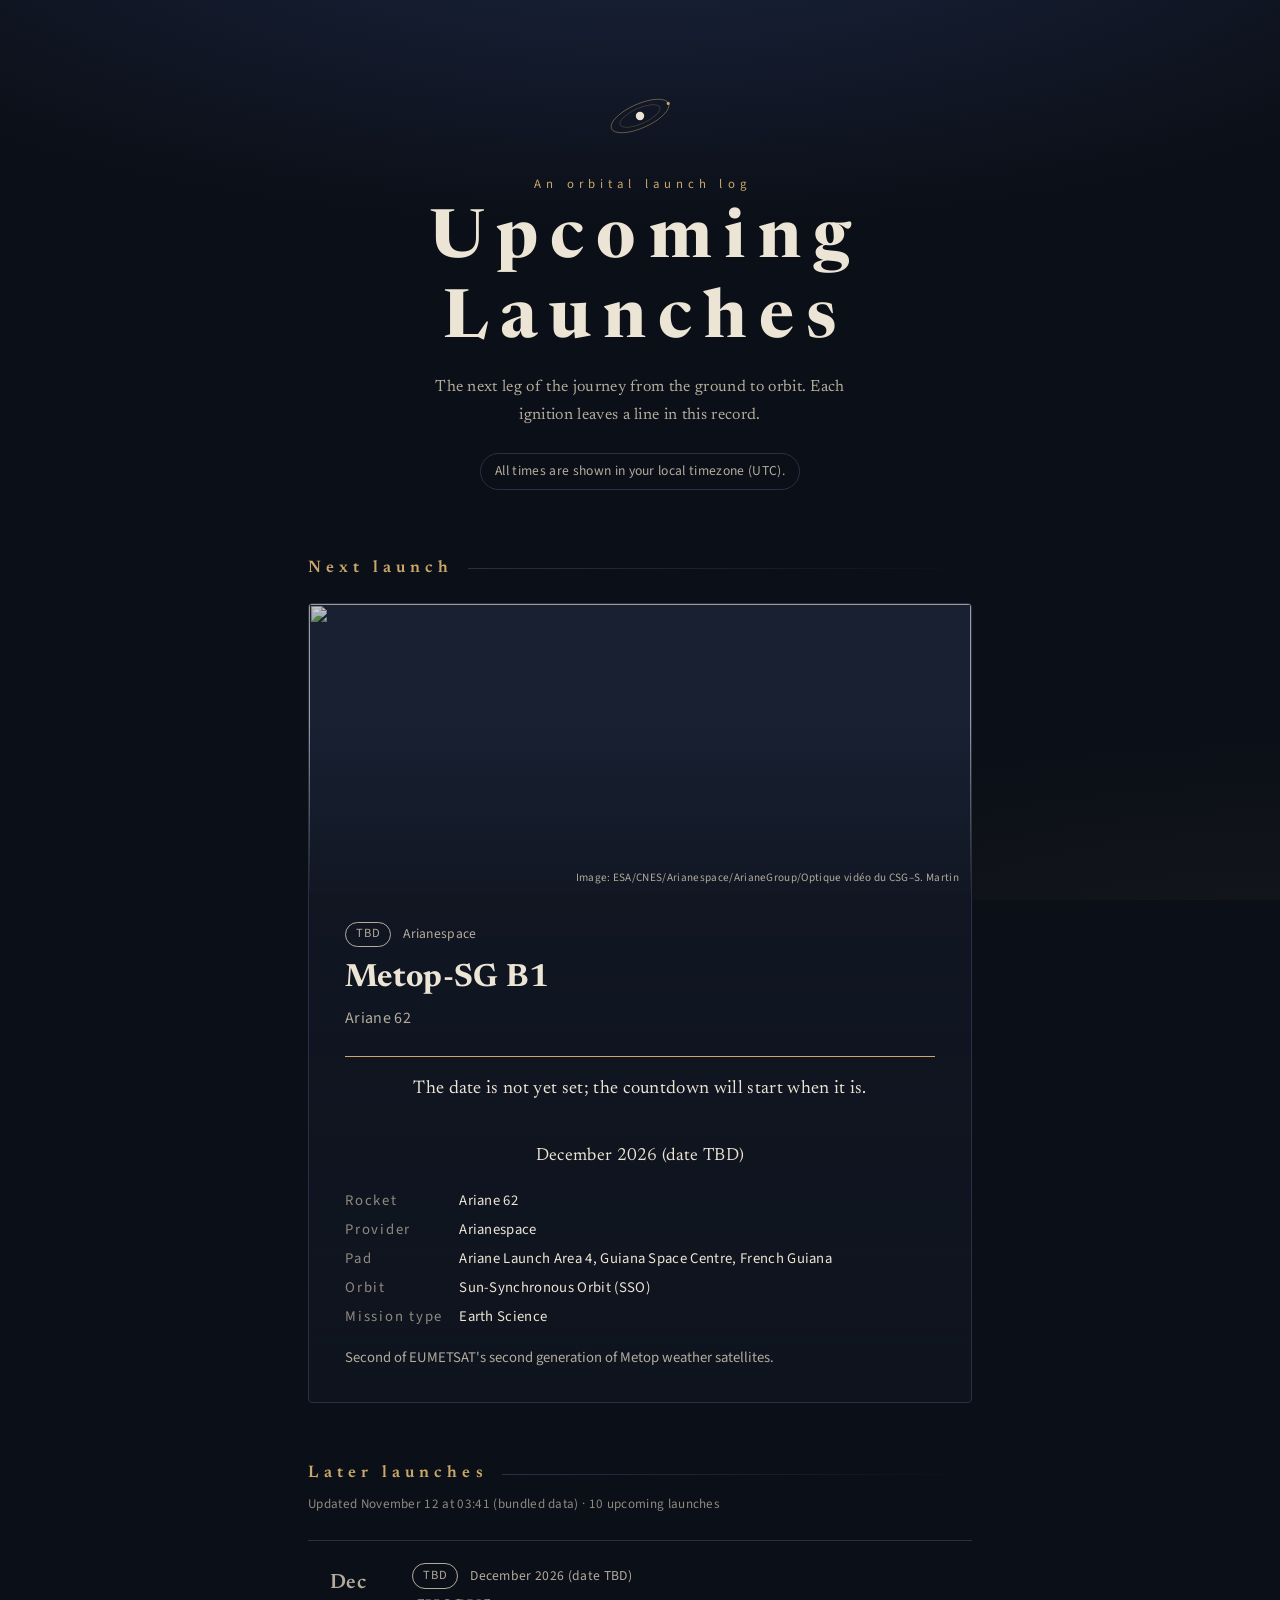
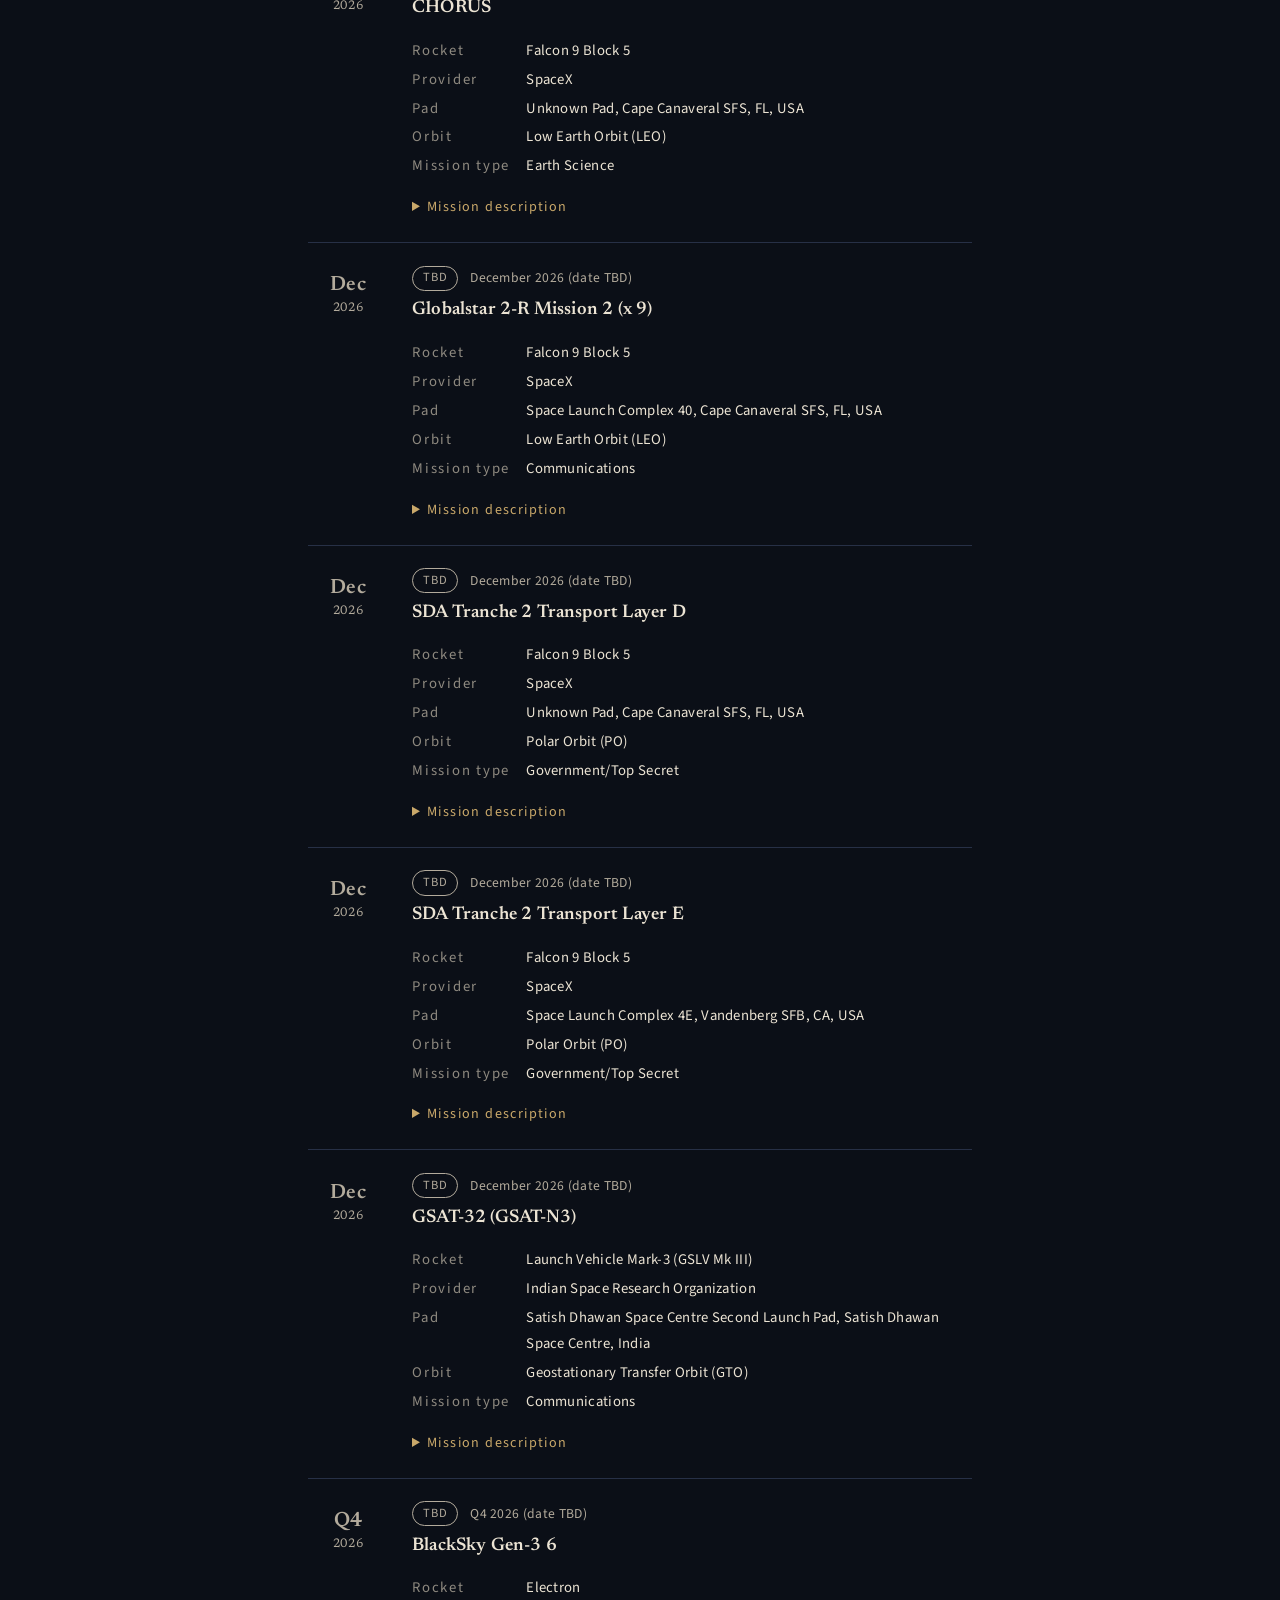
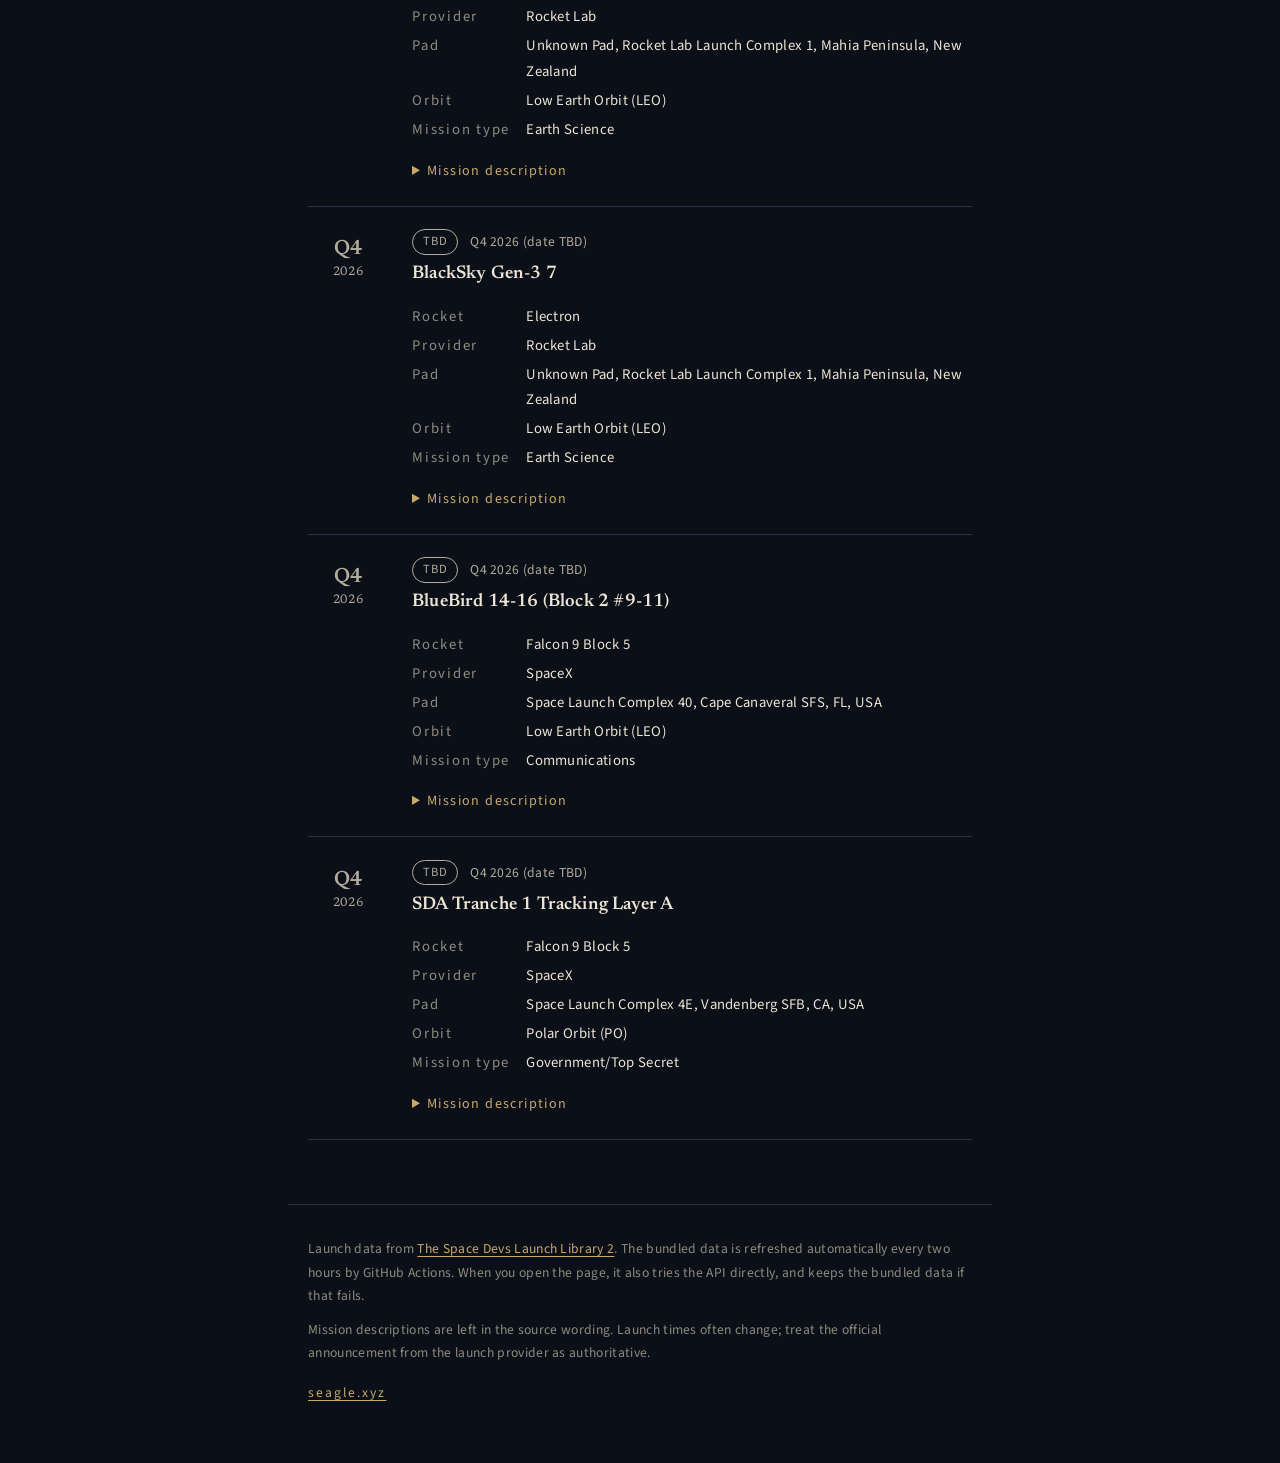
==== index.html @ 799f1f6c "Publish the launch tracker static site at the repository root. Co-authored-by: py314159265 <py314159" ====
<!doctype html>
<html lang="en">
<head>
  <meta charset="utf-8">
  <meta name="viewport" content="width=device-width, initial-scale=1">
  <title>Upcoming Launches — An orbital launch log</title>
  <meta name="description" content="Upcoming orbital launches: missions, rockets, pads, and countdowns, shown in your local timezone. Data from The Space Devs Launch Library 2.">
  <meta name="theme-color" content="#0b0f17">
  <meta name="color-scheme" content="dark">
  <link rel="icon" href="data:image/svg+xml,%3Csvg xmlns='http://www.w3.org/2000/svg' viewBox='0 0 32 32'%3E%3Cellipse cx='16' cy='16' rx='13' ry='6' fill='none' stroke='%23c9a86a' stroke-width='1.6' transform='rotate(-24 16 16)'/%3E%3Ccircle cx='16' cy='16' r='3.4' fill='%23ece4d4'/%3E%3C/svg%3E">
  <link rel="preconnect" href="https://fonts.googleapis.com">
  <link rel="preconnect" href="https://fonts.gstatic.com" crossorigin>
  <link href="https://fonts.googleapis.com/css2?family=Newsreader:opsz,wght@6..72,400;6..72,600;6..72,700&family=Source+Sans+3:wght@300;400;500&display=swap" rel="stylesheet">
  <link rel="stylesheet" href="styles.css">
</head>
<body>
  <a class="skip" href="#log">Skip to launch list</a>

  <header class="masthead">
    <svg class="sigil" viewBox="0 0 120 120" aria-hidden="true" focusable="false">
      <ellipse cx="60" cy="60" rx="52" ry="20" transform="rotate(-24 60 60)" />
      <ellipse cx="60" cy="60" rx="36" ry="13" transform="rotate(-24 60 60)" />
      <circle class="sigil-body" cx="60" cy="60" r="7" />
      <circle class="sigil-moon" cx="107" cy="39" r="2.6" />
    </svg>
    <p class="kicker">An orbital launch log</p>
    <h1>Upcoming Launches</h1>
    <p class="lede">The next leg of the journey from the ground to orbit. Each ignition leaves a line in this record.</p>
    <p class="tz-note" id="tz-note">All times are shown in your local timezone.</p>
  </header>

  <main>
    <section class="featured" id="featured" aria-labelledby="featured-heading">
      <h2 id="featured-heading" class="section-title">Next launch</h2>
      <div class="featured-body" id="featured-body">
        <p class="placeholder">Loading launch data…</p>
      </div>
    </section>

    <section class="log" id="log" aria-labelledby="log-heading" tabindex="-1">
      <div class="log-head">
        <h2 id="log-heading" class="section-title">Later launches</h2>
        <p class="log-meta" id="log-meta" aria-live="polite"></p>
      </div>
      <ol class="entries" id="entries"></ol>
    </section>
  </main>

  <footer class="colophon">
    <p>
      Launch data from <a href="https://thespacedevs.com/llapi">The Space Devs Launch Library 2</a>.
      The bundled data is refreshed automatically every two hours by GitHub Actions. When you open the page, it also tries the API directly, and keeps the bundled data if that fails.
    </p>
    <p>Mission descriptions are left in the source wording. Launch times often change; treat the official announcement from the launch provider as authoritative.</p>
    <p class="small"><a href="https://seagle.xyz">seagle.xyz</a></p>
  </footer>

  <template id="tpl-entry">
    <li class="entry">
      <div class="entry-date">
        <span class="entry-day"></span>
        <span class="entry-month"></span>
      </div>
      <article class="entry-main">
        <p class="entry-status"><span class="badge"></span><span class="entry-when"></span></p>
        <h3 class="entry-name"></h3>
        <dl class="facts"></dl>
        <details class="entry-desc" hidden>
          <summary>Mission description</summary>
          <p lang="en"></p>
        </details>
        <p class="entry-links"></p>
      </article>
    </li>
  </template>

  <script src="app.js" defer></script>
</body>
</html>
---- styles.css ----
/* Upcoming Launches — ink-dark sky, parchment type, a thin gold line. */

:root {
  --ink: #0b0f17;
  --ink-2: #111723;
  --ink-3: #182032;
  --line: #273046;
  --paper: #ece4d4;
  --paper-dim: #b3ab9c;
  --muted: #8f8a80;
  --gold: #c9a86a;
  --gold-soft: rgba(201, 168, 106, 0.16);
  --sage: #a8cfa9;
  --rust: #e3a283;
  --sky: #9cc0e0;

  --serif: "Newsreader", "Iowan Old Style", "Palatino Linotype", Palatino, serif;
  --sans: "Source Sans 3", "Source Sans Pro", "Helvetica Neue", Helvetica, Arial, sans-serif;

  --measure: 44rem;
  --radius: 4px;
}

*,
*::before,
*::after { box-sizing: border-box; }

html { -webkit-text-size-adjust: 100%; }

body {
  margin: 0;
  min-height: 100vh;
  background:
    radial-gradient(120% 60% at 50% -12%, #1b2540 0%, rgba(27, 37, 64, 0) 62%),
    radial-gradient(80% 40% at 100% 110%, rgba(201, 168, 106, 0.06), transparent 70%),
    var(--ink);
  background-attachment: fixed;
  color: var(--paper);
  font-family: var(--sans);
  font-weight: 400;
  font-size: 1rem;
  line-height: 1.75;
  letter-spacing: 0.02em;
}

a {
  color: var(--gold);
  text-decoration-thickness: 1px;
  text-underline-offset: 0.2em;
}
a:hover { color: var(--paper); }

:focus-visible {
  outline: 2px solid var(--gold);
  outline-offset: 3px;
  border-radius: 2px;
}

.skip {
  position: absolute;
  left: 1rem;
  top: -3rem;
  padding: 0.5rem 0.9rem;
  background: var(--paper);
  color: var(--ink);
  z-index: 10;
}
.skip:focus { top: 1rem; }

/* ---------- Masthead ---------- */

.masthead {
  max-width: var(--measure);
  margin: 0 auto;
  padding: 3.5rem 1.25rem 1.5rem;
  text-align: center;
}

.sigil {
  width: 4.5rem;
  height: 4.5rem;
  margin-bottom: 0.75rem;
  overflow: visible;
}
.sigil ellipse {
  fill: none;
  stroke: var(--gold);
  stroke-width: 1;
  opacity: 0.7;
}
.sigil ellipse + ellipse { opacity: 0.35; }
.sigil-body { fill: var(--paper); }
.sigil-moon {
  fill: var(--gold);
  transform-origin: 60px 60px;
  animation: drift 40s linear infinite;
}
@keyframes drift {
  to { transform: rotate(360deg); }
}

.kicker {
  margin: 0;
  color: var(--gold);
  font-size: 0.8rem;
  letter-spacing: 0.4em;
  padding-left: 0.4em; /* offset letter-spacing so the title stays visually centered */
}

h1 {
  margin: 0.4rem 0 0.6rem;
  font-family: var(--serif);
  font-weight: 700;
  font-size: clamp(2.6rem, 9vw, 4.2rem);
  letter-spacing: 0.18em;
  padding-left: 0.18em;
  line-height: 1.2;
}

.lede {
  margin: 0 auto;
  max-width: 28em;
  color: var(--paper-dim);
  font-family: var(--serif);
}

.tz-note {
  display: inline-block;
  margin: 1.5rem 0 0;
  padding: 0.35rem 0.9rem;
  border: 1px solid var(--line);
  border-radius: 999px;
  color: var(--paper-dim);
  font-size: 0.85rem;
}

/* ---------- Shared ---------- */

main {
  max-width: var(--measure);
  margin: 0 auto;
  padding: 0 1.25rem;
}

.section-title {
  display: flex;
  align-items: center;
  gap: 0.9rem;
  margin: 0 0 1.25rem;
  font-family: var(--serif);
  font-weight: 600;
  font-size: 1.05rem;
  letter-spacing: 0.3em;
  color: var(--gold);
}
.section-title::after {
  content: "";
  flex: 1;
  height: 1px;
  background: linear-gradient(to right, var(--line), transparent);
}

.badge {
  display: inline-block;
  padding: 0.05rem 0.6rem;
  border: 1px solid currentColor;
  border-radius: 999px;
  font-size: 0.78rem;
  letter-spacing: 0.08em;
  white-space: nowrap;
  color: var(--paper-dim);
}
.badge[data-tone="go"] { color: var(--sage); }
.badge[data-tone="flight"] { color: var(--gold); background: var(--gold-soft); }
.badge[data-tone="hold"] { color: var(--rust); }
.badge[data-tone="tbc"] { color: var(--sky); }

.placeholder,
.empty {
  color: var(--paper-dim);
  font-family: var(--serif);
  text-align: center;
  padding: 2rem 0;
}

/* ---------- Next launch ---------- */

.featured {
  margin: 2.5rem 0 3.5rem;
}

.featured-card {
  position: relative;
  border: 1px solid var(--line);
  border-radius: var(--radius);
  background: linear-gradient(180deg, var(--ink-2), rgba(17, 23, 35, 0.6));
  overflow: hidden;
}

.featured-figure {
  margin: 0;
  position: relative;
  aspect-ratio: 16 / 7;
  background: var(--ink-3);
}
.featured-figure img {
  width: 100%;
  height: 100%;
  object-fit: cover;
  display: block;
  filter: saturate(0.75) brightness(0.8);
}
.featured-figure::after {
  content: "";
  position: absolute;
  inset: 0;
  background: linear-gradient(180deg, transparent 40%, var(--ink-2) 100%);
}
.featured-figure figcaption {
  position: absolute;
  right: 0.75rem;
  bottom: 0.4rem;
  z-index: 1;
  font-size: 0.7rem;
  color: var(--paper-dim);
}

.featured-text {
  padding: 1.25rem 1.25rem 1.5rem;
}

.featured-name {
  margin: 0.6rem 0 0.25rem;
  font-family: var(--serif);
  font-weight: 700;
  font-size: clamp(1.45rem, 5vw, 2rem);
  line-height: 1.35;
  letter-spacing: 0.01em;
}
.featured-sub {
  margin: 0;
  color: var(--paper-dim);
}

.countdown {
  margin: 1.5rem 0 0.5rem;
  display: grid;
  grid-template-columns: repeat(4, 1fr);
  gap: 0.5rem;
  text-align: center;
}
.countdown-unit {
  padding: 0.75rem 0.25rem 0.5rem;
  border-top: 1px solid var(--gold);
  background: rgba(11, 15, 23, 0.55);
}
.countdown-num {
  display: block;
  font-family: var(--serif);
  font-weight: 600;
  font-size: clamp(1.9rem, 9vw, 3rem);
  line-height: 1.1;
  font-variant-numeric: tabular-nums lining-nums;
}
.countdown-label {
  display: block;
  margin-top: 0.25rem;
  font-size: 0.78rem;
  color: var(--paper-dim);
  letter-spacing: 0.2em;
  padding-left: 0.2em;
}
.countdown-note {
  margin: 0.5rem 0 0;
  text-align: center;
  font-size: 0.85rem;
  color: var(--paper-dim);
}
.countdown-message {
  margin: 1.5rem 0 0.5rem;
  padding: 1rem;
  border-top: 1px solid var(--gold);
  text-align: center;
  font-family: var(--serif);
  font-size: 1.15rem;
}

.featured-when {
  margin: 1.25rem 0 0;
  font-family: var(--serif);
  font-size: 1.1rem;
  text-align: center;
}

/* ---------- Fact list ---------- */

.facts {
  display: grid;
  grid-template-columns: max-content 1fr;
  gap: 0.2rem 1rem;
  margin: 1rem 0 0;
  font-size: 0.92rem;
}
.facts dt {
  color: var(--muted);
  letter-spacing: 0.12em;
}
.facts dd {
  margin: 0;
  overflow-wrap: anywhere;
}

/* ---------- Description and links ---------- */

.entry-desc,
.featured-desc {
  margin-top: 1rem;
}
summary {
  cursor: pointer;
  color: var(--gold);
  font-size: 0.88rem;
  letter-spacing: 0.1em;
  width: fit-content;
}
details p,
.featured-desc p {
  margin: 0.5rem 0 0;
  color: var(--paper-dim);
  font-size: 0.92rem;
  line-height: 1.7;
  letter-spacing: 0;
  white-space: pre-line;
}

.entry-links,
.featured-links {
  display: flex;
  flex-wrap: wrap;
  gap: 0.4rem 1rem;
  margin: 1rem 0 0;
  font-size: 0.9rem;
}
.entry-links:empty { display: none; }
.watch::before {
  content: "▸ ";
  font-size: 0.8em;
}
.watch[data-live="true"]::after {
  content: "Live";
  margin-left: 0.4rem;
  padding: 0 0.4rem;
  border-radius: 2px;
  background: var(--rust);
  color: var(--ink);
  font-size: 0.75rem;
}

/* ---------- Later launches ---------- */

.log { margin-bottom: 4rem; }
.log:focus { outline: none; }

.log-head .section-title { margin-bottom: 0.25rem; }
.log-meta {
  margin: 0 0 1.5rem;
  font-size: 0.82rem;
  color: var(--muted);
}

.entries {
  list-style: none;
  margin: 0;
  padding: 0;
}

.entry {
  display: grid;
  grid-template-columns: 3.6rem 1fr;
  gap: 1rem;
  padding: 1.4rem 0;
  border-top: 1px solid var(--line);
}
.entry:last-child { border-bottom: 1px solid var(--line); }

.entry-date {
  text-align: center;
  font-family: var(--serif);
  line-height: 1.15;
  padding-top: 0.2rem;
}
.entry-day {
  display: block;
  font-size: 1.9rem;
  font-weight: 600;
  font-variant-numeric: lining-nums;
}
.entry-month {
  display: block;
  margin-top: 0.2rem;
  font-size: 0.78rem;
  color: var(--paper-dim);
  letter-spacing: 0.05em;
}
.entry-date[data-vague="true"] .entry-day {
  color: var(--paper-dim);
  font-size: 1.3rem;
  padding-top: 0.35rem;
}

.entry-main { min-width: 0; }

.entry-status {
  display: flex;
  flex-wrap: wrap;
  align-items: center;
  gap: 0.35rem 0.75rem;
  margin: 0;
  font-size: 0.85rem;
  color: var(--paper-dim);
}

.entry-name {
  margin: 0.4rem 0 0;
  font-family: var(--serif);
  font-weight: 600;
  font-size: 1.15rem;
  line-height: 1.45;
  letter-spacing: 0.01em;
}

/* ---------- Footer ---------- */

.colophon {
  max-width: var(--measure);
  margin: 0 auto;
  padding: 2rem 1.25rem 3rem;
  border-top: 1px solid var(--line);
  color: var(--muted);
  font-size: 0.85rem;
}
.colophon p { margin: 0 0 0.6rem; }
.colophon .small { margin-top: 1rem; letter-spacing: 0.15em; }

/* ---------- Wider screens ---------- */

@media (min-width: 40rem) {
  .masthead { padding-top: 5rem; }
  .featured-text { padding: 1.75rem 2.25rem 2rem; }
  .entry { grid-template-columns: 5rem 1fr; gap: 1.5rem; }
  .entry-day { font-size: 2.3rem; }
}

/* ---------- Reduced motion ---------- */

@media (prefers-reduced-motion: reduce) {
  .sigil-moon { animation: none; }
  html { scroll-behavior: auto; }
}

@media (forced-colors: active) {
  .badge, .countdown-unit { border: 1px solid CanvasText; }
}
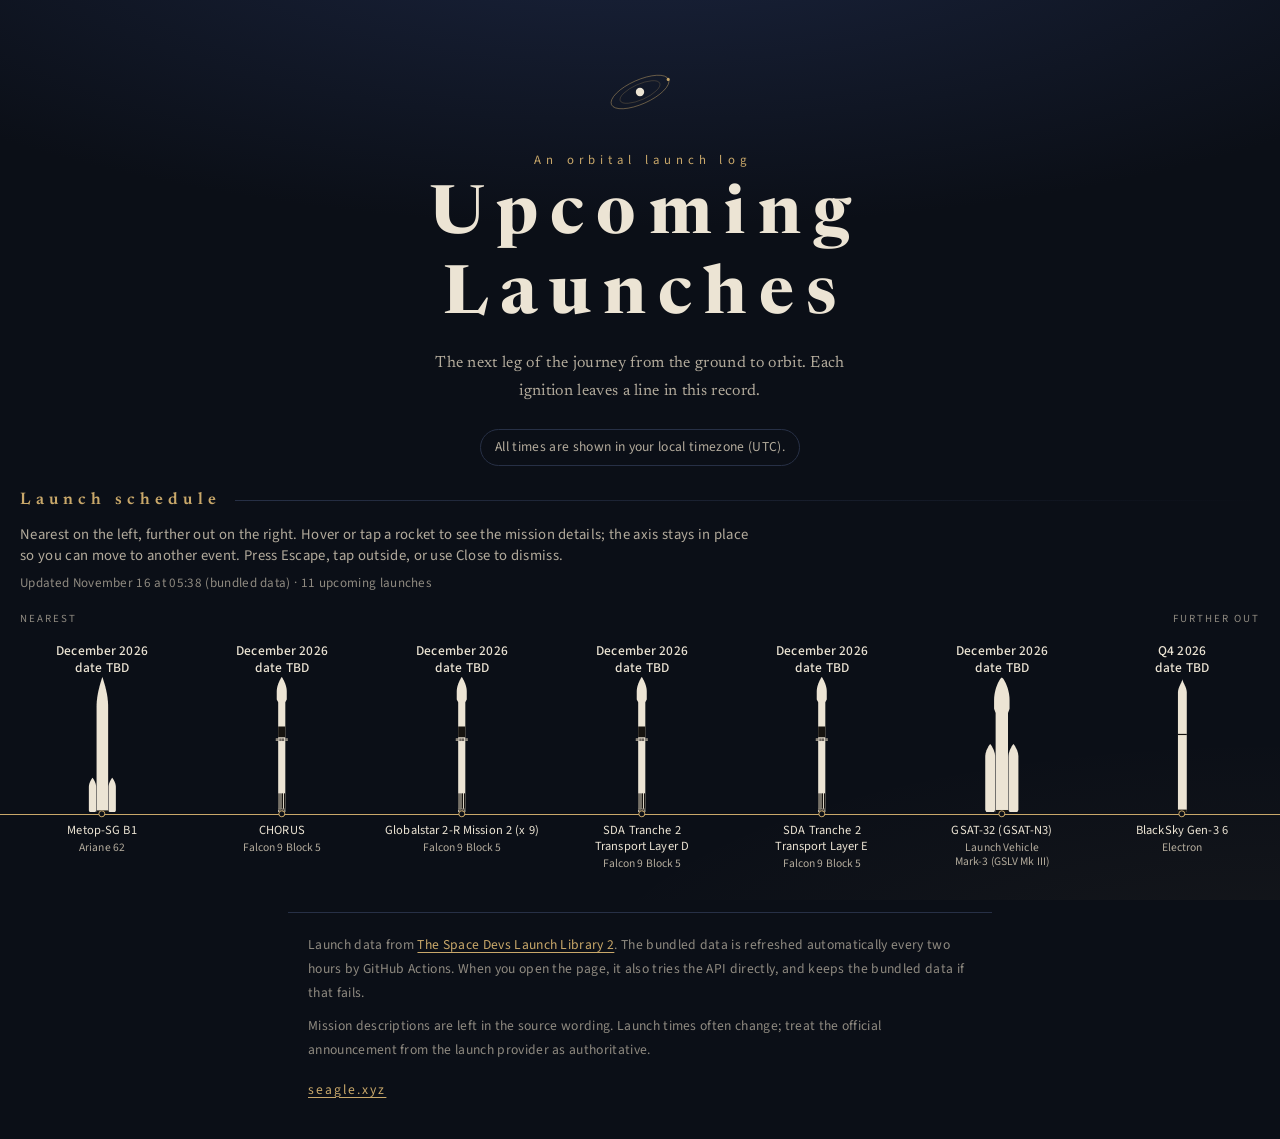
==== commit 29783ef1: "Show upcoming launches on a horizontal timeline Replace the featured card and vertical list with an " ====
--- a/index.html
+++ b/index.html
@@ -4,7 +4,7 @@
   <meta charset="utf-8">
   <meta name="viewport" content="width=device-width, initial-scale=1">
   <title>Upcoming Launches — An orbital launch log</title>
-  <meta name="description" content="Upcoming orbital launches: missions, rockets, pads, and countdowns, shown in your local timezone. Data from The Space Devs Launch Library 2.">
+  <meta name="description" content="Upcoming orbital launches on a horizontal timeline: missions, rockets, pads, and countdowns, shown in your local timezone. Data from The Space Devs Launch Library 2.">
   <meta name="theme-color" content="#0b0f17">
   <meta name="color-scheme" content="dark">
   <link rel="icon" href="data:image/svg+xml,%3Csvg xmlns='http://www.w3.org/2000/svg' viewBox='0 0 32 32'%3E%3Cellipse cx='16' cy='16' rx='13' ry='6' fill='none' stroke='%23c9a86a' stroke-width='1.6' transform='rotate(-24 16 16)'/%3E%3Ccircle cx='16' cy='16' r='3.4' fill='%23ece4d4'/%3E%3C/svg%3E">
@@ -14,7 +14,7 @@
   <link rel="stylesheet" href="styles.css">
 </head>
 <body>
-  <a class="skip" href="#log">Skip to launch list</a>
+  <a class="skip" href="#schedule">Skip to launch schedule</a>
 
   <header class="masthead">
     <svg class="sigil" viewBox="0 0 120 120" aria-hidden="true" focusable="false">
@@ -30,21 +30,30 @@
   </header>
 
   <main>
-    <section class="featured" id="featured" aria-labelledby="featured-heading">
-      <h2 id="featured-heading" class="section-title">Next launch</h2>
-      <div class="featured-body" id="featured-body">
-        <p class="placeholder">Loading launch data…</p>
+    <section class="schedule" id="schedule" aria-labelledby="schedule-heading" tabindex="-1">
+      <div class="schedule-lead">
+        <h2 id="schedule-heading" class="section-title">Launch schedule</h2>
+        <p class="hint">Nearest on the left, further out on the right. Hover or tap a rocket to see the mission details; the axis stays in place so you can move to another event. Press Escape, tap outside, or use Close to dismiss.</p>
+        <p class="log-meta" id="log-meta" aria-live="polite"></p>
+      </div>
+
+      <div class="timeline-dock" id="timeline-dock">
+        <p class="axis-caption"><span>Nearest</span><span>Further out</span></p>
+        <p class="visually-hidden" id="timeline-help">Launches run from soonest to latest. Use Left and Right arrow keys to move between rockets. Focusing a rocket, or pressing Enter, opens its mission details. Escape closes them.</p>
+        <div class="timeline" id="timeline">
+          <div class="timeline-track" id="timeline-track" role="list" aria-describedby="timeline-help" aria-label="Upcoming launches, nearest first">
+            <p class="placeholder">Loading launch data…</p>
+          </div>
+        </div>
       </div>
     </section>
+  </main>
 
-    <section class="log" id="log" aria-labelledby="log-heading" tabindex="-1">
-      <div class="log-head">
-        <h2 id="log-heading" class="section-title">Later launches</h2>
-        <p class="log-meta" id="log-meta" aria-live="polite"></p>
-      </div>
-      <ol class="entries" id="entries"></ol>
-    </section>
-  </main>
+  <div class="overlay" id="overlay" hidden>
+    <div class="overlay-backdrop" data-close="true" aria-hidden="true"></div>
+    <div class="overlay-panel" id="overlay-panel" role="region" aria-label="Mission details"></div>
+  </div>
+  <p class="visually-hidden" id="overlay-live" aria-live="polite"></p>
 
   <footer class="colophon">
     <p>
@@ -55,25 +64,6 @@
     <p class="small"><a href="https://seagle.xyz">seagle.xyz</a></p>
   </footer>
 
-  <template id="tpl-entry">
-    <li class="entry">
-      <div class="entry-date">
-        <span class="entry-day"></span>
-        <span class="entry-month"></span>
-      </div>
-      <article class="entry-main">
-        <p class="entry-status"><span class="badge"></span><span class="entry-when"></span></p>
-        <h3 class="entry-name"></h3>
-        <dl class="facts"></dl>
-        <details class="entry-desc" hidden>
-          <summary>Mission description</summary>
-          <p lang="en"></p>
-        </details>
-        <p class="entry-links"></p>
-      </article>
-    </li>
-  </template>
-
   <script src="app.js" defer></script>
 </body>
 </html>
--- a/styles.css
+++ b/styles.css
@@ -19,6 +19,9 @@
 
   --measure: 44rem;
   --radius: 4px;
+  --when-h: 2.7rem;
+  --rocket-h: 8.5rem;
+  --slot: 11.25rem;
 }
 
 *,
@@ -30,6 +33,8 @@
 body {
   margin: 0;
   min-height: 100vh;
+  display: flex;
+  flex-direction: column;
   background:
     radial-gradient(120% 60% at 50% -12%, #1b2540 0%, rgba(27, 37, 64, 0) 62%),
     radial-gradient(80% 40% at 100% 110%, rgba(201, 168, 106, 0.06), transparent 70%),
@@ -63,16 +68,28 @@
   padding: 0.5rem 0.9rem;
   background: var(--paper);
   color: var(--ink);
-  z-index: 10;
+  z-index: 30;
 }
 .skip:focus { top: 1rem; }
+
+.visually-hidden {
+  position: absolute;
+  width: 1px;
+  height: 1px;
+  padding: 0;
+  margin: -1px;
+  overflow: hidden;
+  clip: rect(0, 0, 0, 0);
+  white-space: nowrap;
+  border: 0;
+}
 
 /* ---------- Masthead ---------- */
 
 .masthead {
   max-width: var(--measure);
   margin: 0 auto;
-  padding: 3.5rem 1.25rem 1.5rem;
+  padding: 3.5rem 1.25rem 1.25rem;
   text-align: center;
 }
 
@@ -104,7 +121,7 @@
   color: var(--gold);
   font-size: 0.8rem;
   letter-spacing: 0.4em;
-  padding-left: 0.4em; /* offset letter-spacing so the title stays visually centered */
+  padding-left: 0.4em;
 }
 
 h1 {
@@ -134,11 +151,28 @@
   font-size: 0.85rem;
 }
 
-/* ---------- Shared ---------- */
+/* ---------- Page column ---------- */
 
 main {
-  max-width: var(--measure);
-  margin: 0 auto;
+  flex: 1 0 auto;
+  display: flex;
+  flex-direction: column;
+  width: 100%;
+  max-width: none;
+  margin: 0;
+  padding: 0;
+}
+
+.schedule {
+  flex: 1;
+  display: flex;
+  flex-direction: column;
+  justify-content: flex-end;
+  min-height: 24rem;
+  outline: none;
+}
+
+.schedule-lead {
   padding: 0 1.25rem;
 }
 
@@ -146,7 +180,7 @@
   display: flex;
   align-items: center;
   gap: 0.9rem;
-  margin: 0 0 1.25rem;
+  margin: 0 0 0.55rem;
   font-family: var(--serif);
   font-weight: 600;
   font-size: 1.05rem;
@@ -159,6 +193,22 @@
   height: 1px;
   background: linear-gradient(to right, var(--line), transparent);
 }
+
+.hint {
+  margin: 0;
+  max-width: 46rem;
+  color: var(--paper-dim);
+  font-size: 0.92rem;
+  line-height: 1.45;
+}
+
+.log-meta {
+  margin: 0.35rem 0 0.85rem;
+  font-size: 0.82rem;
+  color: var(--muted);
+}
+
+/* ---------- Shared bits reused in the overlay ---------- */
 
 .badge {
   display: inline-block;
@@ -180,77 +230,19 @@
   color: var(--paper-dim);
   font-family: var(--serif);
   text-align: center;
-  padding: 2rem 0;
-}
-
-/* ---------- Next launch ---------- */
-
-.featured {
-  margin: 2.5rem 0 3.5rem;
-}
-
-.featured-card {
-  position: relative;
-  border: 1px solid var(--line);
-  border-radius: var(--radius);
-  background: linear-gradient(180deg, var(--ink-2), rgba(17, 23, 35, 0.6));
-  overflow: hidden;
-}
-
-.featured-figure {
-  margin: 0;
-  position: relative;
-  aspect-ratio: 16 / 7;
-  background: var(--ink-3);
-}
-.featured-figure img {
+  padding: 2rem 1rem 2.5rem;
   width: 100%;
-  height: 100%;
-  object-fit: cover;
-  display: block;
-  filter: saturate(0.75) brightness(0.8);
-}
-.featured-figure::after {
-  content: "";
-  position: absolute;
-  inset: 0;
-  background: linear-gradient(180deg, transparent 40%, var(--ink-2) 100%);
-}
-.featured-figure figcaption {
-  position: absolute;
-  right: 0.75rem;
-  bottom: 0.4rem;
-  z-index: 1;
-  font-size: 0.7rem;
-  color: var(--paper-dim);
-}
-
-.featured-text {
-  padding: 1.25rem 1.25rem 1.5rem;
-}
-
-.featured-name {
-  margin: 0.6rem 0 0.25rem;
-  font-family: var(--serif);
-  font-weight: 700;
-  font-size: clamp(1.45rem, 5vw, 2rem);
-  line-height: 1.35;
-  letter-spacing: 0.01em;
-}
-.featured-sub {
-  margin: 0;
-  color: var(--paper-dim);
 }
 
 .countdown {
-  margin: 1.5rem 0 0.5rem;
+  margin: 1rem 0 0.35rem;
   display: grid;
   grid-template-columns: repeat(4, 1fr);
   gap: 0.5rem;
   text-align: center;
 }
 .countdown-unit {
-  padding: 0.75rem 0.25rem 0.5rem;
+  padding: 0.65rem 0.25rem 0.45rem;
   border-top: 1px solid var(--gold);
   background: rgba(11, 15, 23, 0.55);
 }
@@ -258,47 +250,38 @@
   display: block;
   font-family: var(--serif);
   font-weight: 600;
-  font-size: clamp(1.9rem, 9vw, 3rem);
+  font-size: clamp(1.6rem, 4vw, 2.4rem);
   line-height: 1.1;
   font-variant-numeric: tabular-nums lining-nums;
 }
 .countdown-label {
   display: block;
-  margin-top: 0.25rem;
-  font-size: 0.78rem;
-  color: var(--paper-dim);
-  letter-spacing: 0.2em;
-  padding-left: 0.2em;
+  margin-top: 0.2rem;
+  font-size: 0.72rem;
+  color: var(--paper-dim);
+  letter-spacing: 0.16em;
+  padding-left: 0.16em;
 }
 .countdown-note {
-  margin: 0.5rem 0 0;
+  margin: 0.45rem 0 0;
   text-align: center;
-  font-size: 0.85rem;
+  font-size: 0.82rem;
   color: var(--paper-dim);
 }
 .countdown-message {
-  margin: 1.5rem 0 0.5rem;
-  padding: 1rem;
+  margin: 0.85rem 0 0.35rem;
+  padding: 0.85rem 0.5rem;
   border-top: 1px solid var(--gold);
   text-align: center;
   font-family: var(--serif);
-  font-size: 1.15rem;
-}
-
-.featured-when {
-  margin: 1.25rem 0 0;
-  font-family: var(--serif);
-  font-size: 1.1rem;
-  text-align: center;
-}
-
-/* ---------- Fact list ---------- */
+  font-size: 1.05rem;
+}
 
 .facts {
   display: grid;
   grid-template-columns: max-content 1fr;
   gap: 0.2rem 1rem;
-  margin: 1rem 0 0;
+  margin: 0.85rem 0 0;
   font-size: 0.92rem;
 }
 .facts dt {
@@ -310,38 +293,14 @@
   overflow-wrap: anywhere;
 }
 
-/* ---------- Description and links ---------- */
-
-.entry-desc,
-.featured-desc {
-  margin-top: 1rem;
-}
-summary {
-  cursor: pointer;
-  color: var(--gold);
-  font-size: 0.88rem;
-  letter-spacing: 0.1em;
-  width: fit-content;
-}
-details p,
-.featured-desc p {
-  margin: 0.5rem 0 0;
-  color: var(--paper-dim);
-  font-size: 0.92rem;
-  line-height: 1.7;
-  letter-spacing: 0;
-  white-space: pre-line;
-}
-
-.entry-links,
 .featured-links {
   display: flex;
   flex-wrap: wrap;
   gap: 0.4rem 1rem;
-  margin: 1rem 0 0;
+  margin: 0.85rem 0 0;
   font-size: 0.9rem;
 }
-.entry-links:empty { display: none; }
+.featured-links:empty { display: none; }
 .watch::before {
   content: "▸ ";
   font-size: 0.8em;
@@ -356,77 +315,332 @@
   font-size: 0.75rem;
 }
 
-/* ---------- Later launches ---------- */
-
-.log { margin-bottom: 4rem; }
-.log:focus { outline: none; }
-
-.log-head .section-title { margin-bottom: 0.25rem; }
-.log-meta {
-  margin: 0 0 1.5rem;
-  font-size: 0.82rem;
+/* ---------- Timeline ---------- */
+
+.timeline-dock {
+  padding: 0 0 0.35rem;
+}
+
+.axis-caption {
+  display: flex;
+  justify-content: space-between;
+  gap: 1rem;
+  margin: 0;
+  padding: 0 1.25rem 0.3rem;
   color: var(--muted);
-}
-
-.entries {
-  list-style: none;
-  margin: 0;
-  padding: 0;
-}
-
-.entry {
+  font-size: 0.68rem;
+  letter-spacing: 0.18em;
+  text-transform: uppercase;
+}
+
+.timeline {
+  overflow-x: auto;
+  overflow-y: hidden;
+  overscroll-behavior-x: contain;
+  scroll-padding-inline: 1.25rem;
+  padding-bottom: 0.2rem;
+  scrollbar-color: var(--line) transparent;
+  scrollbar-width: thin;
+}
+.timeline::-webkit-scrollbar { height: 8px; }
+.timeline::-webkit-scrollbar-track { background: transparent; }
+.timeline::-webkit-scrollbar-thumb {
+  background: var(--line);
+  border-radius: 99px;
+}
+
+.timeline-track {
+  --axis: calc(var(--when-h) + var(--rocket-h) + 2px);
+  position: relative;
+  display: flex;
+  align-items: flex-start;
+  width: max(100%, calc(var(--count, 1) * var(--slot) + 1.5rem));
+  min-height: calc(var(--axis) + 5.6rem);
+  padding: 0 0.75rem 0.35rem;
+}
+
+.timeline-track::before {
+  content: "";
+  position: absolute;
+  left: 0;
+  right: 0;
+  top: var(--axis);
+  height: 1px;
+  background: var(--gold);
+  z-index: 0;
+  pointer-events: none;
+}
+
+.event {
+  position: relative;
+  flex: 1 1 0;
+  min-width: var(--slot);
+  z-index: 1;
+}
+
+.event-btn {
+  position: relative;
+  display: flex;
+  flex-direction: column;
+  align-items: center;
+  width: 100%;
+  margin: 0;
+  padding: 0 0.4rem 0.2rem;
+  border: 0;
+  background: transparent;
+  color: inherit;
+  font: inherit;
+  letter-spacing: inherit;
+  text-align: center;
+  cursor: pointer;
+  user-select: none;
+  appearance: none;
+  -webkit-appearance: none;
+}
+.event-btn:focus-visible { outline-offset: 4px; }
+
+/* Date and time share one cream and one weight, so the date is not the dimmer line. */
+.event-when {
+  height: var(--when-h);
+  display: flex;
+  flex-direction: column;
+  align-items: center;
+  justify-content: flex-end;
+  gap: 0.02rem;
+  width: 100%;
+}
+.event-date,
+.event-time {
+  display: block;
+  max-width: 100%;
+  color: var(--paper);
+  font-weight: 500;
+  font-size: 0.84rem;
+  line-height: 1.2;
+  letter-spacing: 0.01em;
+  font-variant-numeric: tabular-nums lining-nums;
+  white-space: nowrap;
+}
+.event.is-active .event-date,
+.event.is-active .event-time { color: var(--gold); }
+
+.event-rocket {
+  height: var(--rocket-h);
+  width: 100%;
+  display: flex;
+  align-items: flex-end;
+  justify-content: center;
+  color: var(--paper);
+}
+.event.is-active .event-rocket { color: var(--gold); }
+.event-rocket svg {
+  height: 100%;
+  width: auto;
+  display: block;
+  overflow: visible;
+}
+
+.rocket-svg .rk-body { fill: currentColor; }
+.rocket-svg .rk-ink { fill: #16130f; }
+.rocket-svg .rk-ink-2 { fill: #3a342c; }
+.rocket-svg .rk-bell {
+  fill: #2c2822;
+  stroke: currentColor;
+  stroke-width: 0.065;
+}
+.rocket-svg .rk-grid,
+.rocket-svg .rk-seam {
+  fill: none;
+  stroke: #16130f;
+  stroke-width: 0.1;
+  stroke-linecap: square;
+}
+.rocket-svg .rk-seam { stroke-width: 0.16; stroke-linecap: round; }
+.rocket-svg .rk-grid-light {
+  fill: none;
+  stroke: #d9d0c2;
+  stroke-width: 0.1;
+  stroke-linecap: square;
+}
+.event.is-active .rocket-svg .rk-grid-light { stroke: #f3ead8; }
+
+.event-marker {
+  position: absolute;
+  top: var(--axis);
+  left: 50%;
+  width: 0.46rem;
+  height: 0.46rem;
+  margin: 0;
+  border: 1.5px solid var(--gold);
+  border-radius: 50%;
+  background: var(--ink);
+  transform: translate(-50%, -50%);
+  z-index: 2;
+  pointer-events: none;
+}
+.event.is-active .event-marker { background: var(--gold); }
+
+.event-caption {
+  width: 100%;
+  margin-top: 0.72rem;
+  min-height: 4.15rem;
+}
+.event-mission,
+.event-vehicle {
+  display: -webkit-box;
+  -webkit-box-orient: vertical;
+  overflow: hidden;
+  max-width: 100%;
+  overflow-wrap: break-word;
+  text-wrap: balance;
+}
+.event-mission {
+  -webkit-line-clamp: 2;
+  color: var(--paper);
+  font-size: 0.78rem;
+  line-height: 1.25;
+  letter-spacing: 0.01em;
+}
+.event-vehicle {
+  -webkit-line-clamp: 2;
+  margin-top: 0.14rem;
+  color: var(--paper-dim);
+  font-size: 0.72rem;
+  line-height: 1.25;
+  letter-spacing: 0.01em;
+}
+
+/* ---------- Mission overlay ---------- */
+
+.overlay {
+  position: fixed;
+  z-index: 20;
+  display: none;
+  overflow: hidden;
+  pointer-events: none;
+}
+.overlay.is-open { display: block; }
+.overlay[hidden] { display: none; }
+
+.overlay-backdrop {
+  position: absolute;
+  inset: 0;
+  background: rgba(7, 10, 16, 0.5);
+  pointer-events: auto;
+}
+
+.overlay-panel {
+  position: absolute;
+  left: 50%;
+  bottom: 0.4rem;
+  transform: translateX(-50%);
+  width: min(54rem, calc(100% - 1.25rem));
+  max-height: calc(100% - 0.8rem);
+  overflow: auto;
+  pointer-events: auto;
+  overscroll-behavior: contain;
+}
+
+.mission-frame { position: relative; }
+
+.mission-card {
   display: grid;
-  grid-template-columns: 3.6rem 1fr;
-  gap: 1rem;
-  padding: 1.4rem 0;
-  border-top: 1px solid var(--line);
-}
-.entry:last-child { border-bottom: 1px solid var(--line); }
-
-.entry-date {
-  text-align: center;
-  font-family: var(--serif);
-  line-height: 1.15;
-  padding-top: 0.2rem;
-}
-.entry-day {
+  grid-template-columns: minmax(9.5rem, 16.5rem) minmax(0, 1fr);
+  border: 1px solid var(--line);
+  border-radius: 10px;
+  background: #121826;
+  box-shadow: 0 22px 60px rgba(0, 0, 0, 0.45);
+  overflow: hidden;
+}
+.mission-card.no-photo { grid-template-columns: 1fr; }
+
+.mission-figure {
+  margin: 0;
+  position: relative;
+  min-height: 100%;
+  background: var(--ink-3);
+}
+.mission-figure img {
+  position: absolute;
+  inset: 0;
+  width: 100%;
+  height: 100%;
+  object-fit: cover;
   display: block;
-  font-size: 1.9rem;
-  font-weight: 600;
-  font-variant-numeric: lining-nums;
-}
-.entry-month {
-  display: block;
-  margin-top: 0.2rem;
-  font-size: 0.78rem;
-  color: var(--paper-dim);
-  letter-spacing: 0.05em;
-}
-.entry-date[data-vague="true"] .entry-day {
-  color: var(--paper-dim);
-  font-size: 1.3rem;
-  padding-top: 0.35rem;
-}
-
-.entry-main { min-width: 0; }
+  filter: saturate(0.78) brightness(0.82);
+}
+.mission-figure figcaption {
+  position: absolute;
+  left: 0.7rem;
+  right: 0.7rem;
+  bottom: 0.45rem;
+  z-index: 1;
+  color: var(--paper);
+  font-size: 0.72rem;
+  line-height: 1.3;
+  text-shadow: 0 1px 2px rgba(0, 0, 0, 0.8);
+}
+
+.mission-body {
+  min-width: 0;
+  padding: 1.05rem 1.2rem 1.15rem;
+}
+
+.overlay-close {
+  position: absolute;
+  top: 0.5rem;
+  right: 0.5rem;
+  z-index: 3;
+  width: 2rem;
+  height: 2rem;
+  border: 1px solid var(--line);
+  border-radius: 999px;
+  background: rgba(11, 15, 23, 0.92);
+  color: var(--paper);
+  font-size: 1.25rem;
+  line-height: 1;
+  cursor: pointer;
+}
+.overlay-close:hover { color: var(--gold); border-color: var(--gold); }
 
 .entry-status {
   display: flex;
   flex-wrap: wrap;
   align-items: center;
-  gap: 0.35rem 0.75rem;
-  margin: 0;
-  font-size: 0.85rem;
-  color: var(--paper-dim);
-}
-
-.entry-name {
-  margin: 0.4rem 0 0;
-  font-family: var(--serif);
-  font-weight: 600;
-  font-size: 1.15rem;
-  line-height: 1.45;
+  gap: 0.35rem 0.7rem;
+  margin: 0;
+  padding-right: 2.2rem;
+  font-size: 0.88rem;
+  color: var(--paper-dim);
+}
+
+.mission-name {
+  margin: 0.45rem 0 0;
+  font-family: var(--serif);
+  font-weight: 700;
+  font-size: clamp(1.35rem, 3vw, 1.85rem);
+  line-height: 1.25;
   letter-spacing: 0.01em;
+}
+.mission-rocket {
+  margin: 0.15rem 0 0;
+  color: var(--paper-dim);
+}
+
+.mission-when {
+  margin: 0.85rem 0 0;
+  font-family: var(--serif);
+  font-size: 1.05rem;
+  text-align: center;
+}
+
+.mission-desc {
+  margin: 0.85rem 0 0;
+  color: var(--paper-dim);
+  font-size: 0.92rem;
+  line-height: 1.65;
+  letter-spacing: 0;
+  white-space: pre-line;
 }
 
 /* ---------- Footer ---------- */
@@ -434,7 +648,7 @@
 .colophon {
   max-width: var(--measure);
   margin: 0 auto;
-  padding: 2rem 1.25rem 3rem;
+  padding: 1.25rem 1.25rem 1.75rem;
   border-top: 1px solid var(--line);
   color: var(--muted);
   font-size: 0.85rem;
@@ -442,13 +656,27 @@
 .colophon p { margin: 0 0 0.6rem; }
 .colophon .small { margin-top: 1rem; letter-spacing: 0.15em; }
 
-/* ---------- Wider screens ---------- */
-
-@media (min-width: 40rem) {
-  .masthead { padding-top: 5rem; }
-  .featured-text { padding: 1.75rem 2.25rem 2rem; }
-  .entry { grid-template-columns: 5rem 1fr; gap: 1.5rem; }
-  .entry-day { font-size: 2.3rem; }
+/* ---------- Narrow screens ---------- */
+
+@media (max-width: 720px) {
+  /* Two full columns across the screen. vw, not a percentage of the track, so the width cannot loop. */
+  :root { --slot: calc((100vw - 0.75rem) / 2); --rocket-h: 7.2rem; }
+  .timeline { scroll-snap-type: x mandatory; }
+  .event { scroll-snap-align: start; }
+  .masthead { padding: 1.6rem 1rem 0.75rem; }
+  h1 { letter-spacing: 0.1em; padding-left: 0.1em; }
+  .tz-note { margin-top: 1rem; }
+  .schedule { min-height: 0; }
+  .hint { font-size: 0.86rem; }
+  .mission-card { grid-template-columns: 1fr; }
+  .mission-figure { height: 9.5rem; min-height: 0; }
+  .mission-body { padding: 0.9rem 0.9rem 1rem; }
+  .facts { grid-template-columns: minmax(5.2rem, max-content) minmax(0, 1fr); gap: 0.2rem 0.65rem; }
+}
+
+@media (max-width: 380px) {
+  .event-date,
+  .event-time { font-size: 0.78rem; }
 }
 
 /* ---------- Reduced motion ---------- */
@@ -459,5 +687,10 @@
 }
 
 @media (forced-colors: active) {
-  .badge, .countdown-unit { border: 1px solid CanvasText; }
-}
+  .badge,
+  .countdown-unit,
+  .event-marker,
+  .mission-card,
+  .overlay-close { border: 1px solid CanvasText; }
+  .timeline-track::before { background: CanvasText; }
+}
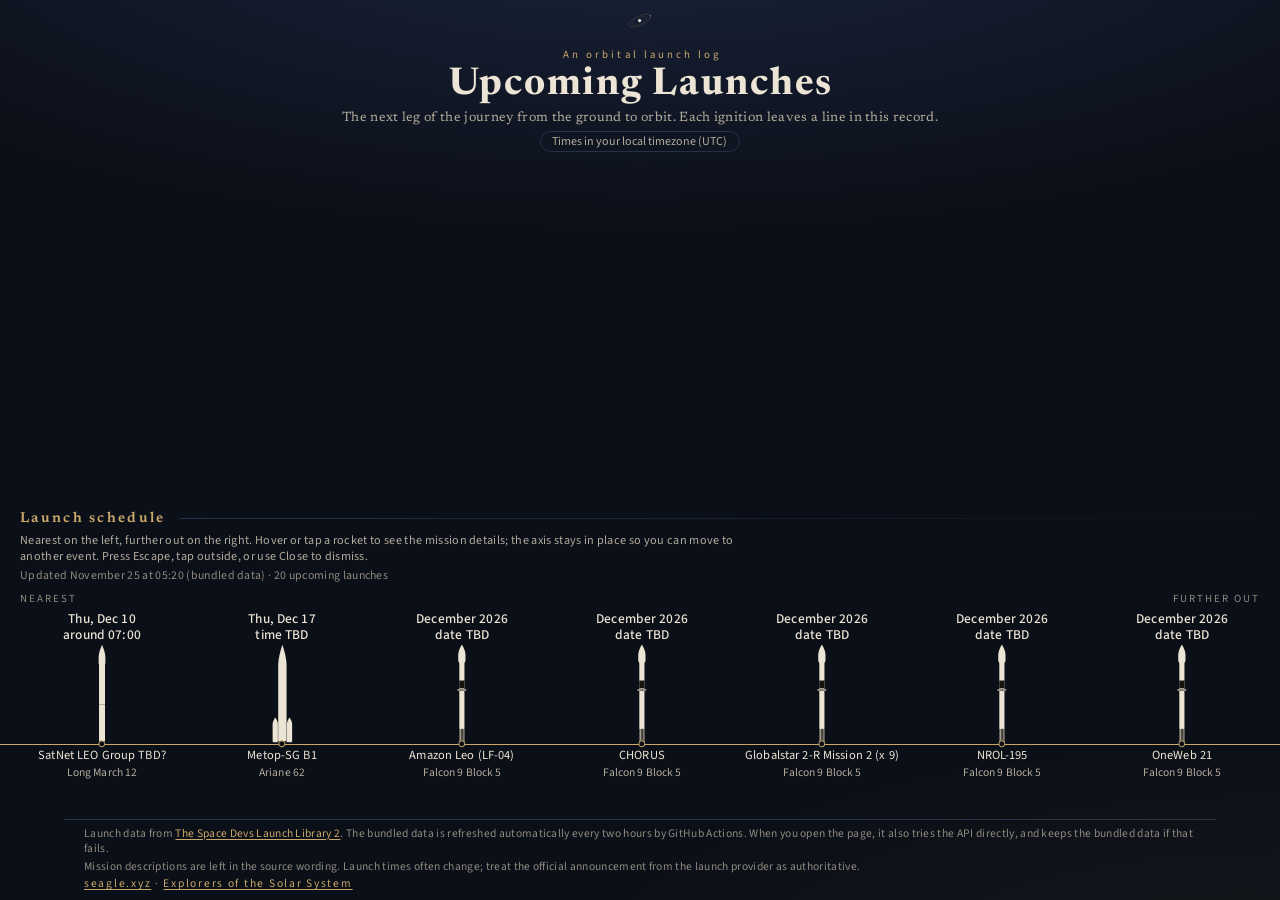
==== commit 076edf61: "Add an interactive solar system atlas at /probes/. The page plots planets from orbital elements and " ====
--- a/index.html
+++ b/index.html
@@ -61,7 +61,7 @@
       The bundled data is refreshed automatically every two hours by GitHub Actions. When you open the page, it also tries the API directly, and keeps the bundled data if that fails.
     </p>
     <p>Mission descriptions are left in the source wording. Launch times often change; treat the official announcement from the launch provider as authoritative.</p>
-    <p class="small"><a href="https://seagle.xyz">seagle.xyz</a></p>
+    <p class="small"><a href="https://seagle.xyz">seagle.xyz</a> · <a href="probes/">Explorers of the Solar System</a></p>
   </footer>
 
   <script src="app.js" defer></script>
--- a/styles.css
+++ b/styles.css
@@ -142,13 +142,18 @@
 }
 
 .tz-note {
-  display: inline-block;
-  margin: 1.5rem 0 0;
-  padding: 0.35rem 0.9rem;
+  display: block;
+  width: max-content;
+  max-width: 100%;
+  margin: 0.7rem auto 0;
+  padding: 0.12rem 0.55rem;
   border: 1px solid var(--line);
   border-radius: 999px;
   color: var(--paper-dim);
-  font-size: 0.85rem;
+  font-size: clamp(0.58rem, 2.45vw, 0.78rem);
+  line-height: 1.25;
+  letter-spacing: 0;
+  white-space: nowrap;
 }
 
 /* ---------- Page column ---------- */
@@ -656,6 +661,111 @@
 .colophon p { margin: 0 0 0.6rem; }
 .colophon .small { margin-top: 1rem; letter-spacing: 0.15em; }
 
+/* ---------- Laptop and desktop: one screen, title on one line ---------- */
+
+@media (min-width: 721px) {
+  body {
+    height: 100vh;
+    height: 100dvh;
+    overflow: hidden;
+  }
+
+  .masthead {
+    max-width: none;
+    padding: 0.7rem 1.5rem 0.3rem;
+  }
+  .sigil {
+    width: 2.25rem;
+    height: 2.25rem;
+    margin-bottom: 0.1rem;
+  }
+  .kicker {
+    font-size: 0.68rem;
+    letter-spacing: 0.28em;
+  }
+  h1 {
+    white-space: nowrap;
+    font-size: clamp(1.85rem, 3vw, 3.35rem);
+    letter-spacing: 0.045em;
+    padding-left: 0.045em;
+    line-height: 1.05;
+    margin: 0.08rem 0 0.2rem;
+  }
+  .lede {
+    font-size: 0.92rem;
+    line-height: 1.35;
+    max-width: 46em;
+  }
+  .tz-note {
+    margin-top: 0.4rem;
+    padding: 0.12rem 0.7rem;
+    font-size: 0.75rem;
+  }
+
+  .schedule { min-height: 0; }
+  .section-title {
+    margin-bottom: 0.15rem;
+    font-size: 0.9rem;
+    letter-spacing: 0.16em;
+  }
+  .hint {
+    font-size: 0.8rem;
+    line-height: 1.3;
+  }
+  .log-meta {
+    margin: 0.08rem 0 0.3rem;
+    font-size: 0.74rem;
+  }
+  .axis-caption { padding-bottom: 0.05rem; }
+  .timeline { padding-bottom: 0; }
+  .timeline-track {
+    min-height: calc(var(--axis) + 4.35rem);
+    padding-bottom: 0.1rem;
+  }
+  .event-caption {
+    margin-top: 0.4rem;
+    min-height: 3.35rem;
+  }
+
+  .colophon {
+    max-width: 72rem;
+    padding: 0.35rem 1.25rem 0.4rem;
+    font-size: 0.72rem;
+    line-height: 1.35;
+  }
+  .colophon p { margin: 0 0 0.12rem; }
+  .colophon .small { margin-top: 0.08rem; }
+}
+
+@media (min-width: 721px) and (max-height: 1100px) {
+  :root {
+    --rocket-h: 6.15rem;
+    --when-h: 2.15rem;
+  }
+  .masthead { padding-top: 0.45rem; padding-bottom: 0.15rem; }
+  .sigil { width: 1.7rem; height: 1.7rem; }
+  .lede { font-size: 0.84rem; }
+  .tz-note { margin-top: 0.28rem; }
+  .hint { font-size: 0.76rem; }
+  .log-meta { margin-bottom: 0.15rem; }
+
+  .mission-card { grid-template-columns: 8.75rem minmax(0, 1fr); }
+  .mission-body { padding: 0.45rem 0.75rem 0.5rem; }
+  .mission-name { font-size: 1.15rem; margin-top: 0.1rem; line-height: 1.15; }
+  .mission-rocket { font-size: 0.82rem; }
+  .entry-status { font-size: 0.78rem; gap: 0.2rem 0.5rem; }
+  .countdown { margin: 0.3rem 0 0.05rem; gap: 0.28rem; }
+  .countdown-unit { padding: 0.2rem 0.1rem 0.15rem; }
+  .countdown-num { font-size: 1.15rem; }
+  .countdown-label { font-size: 0.6rem; letter-spacing: 0.1em; margin-top: 0.05rem; }
+  .countdown-note { margin-top: 0.1rem; font-size: 0.68rem; }
+  .countdown-message { margin: 0.3rem 0 0.1rem; padding: 0.35rem 0.3rem; font-size: 0.88rem; }
+  .mission-when { margin-top: 0.2rem; font-size: 0.86rem; }
+  .facts { margin-top: 0.28rem; font-size: 0.75rem; gap: 0 0.6rem; line-height: 1.35; }
+  .mission-desc { margin-top: 0.28rem; font-size: 0.75rem; line-height: 1.35; }
+  .featured-links { margin-top: 0.22rem; font-size: 0.75rem; }
+}
+
 /* ---------- Narrow screens ---------- */
 
 @media (max-width: 720px) {
@@ -665,7 +775,11 @@
   .event { scroll-snap-align: start; }
   .masthead { padding: 1.6rem 1rem 0.75rem; }
   h1 { letter-spacing: 0.1em; padding-left: 0.1em; }
-  .tz-note { margin-top: 1rem; }
+  .tz-note {
+    margin-top: 0.55rem;
+    padding: 0.08rem 0.4rem;
+    font-size: clamp(0.56rem, 2.35vw, 0.7rem);
+  }
   .schedule { min-height: 0; }
   .hint { font-size: 0.86rem; }
   .mission-card { grid-template-columns: 1fr; }
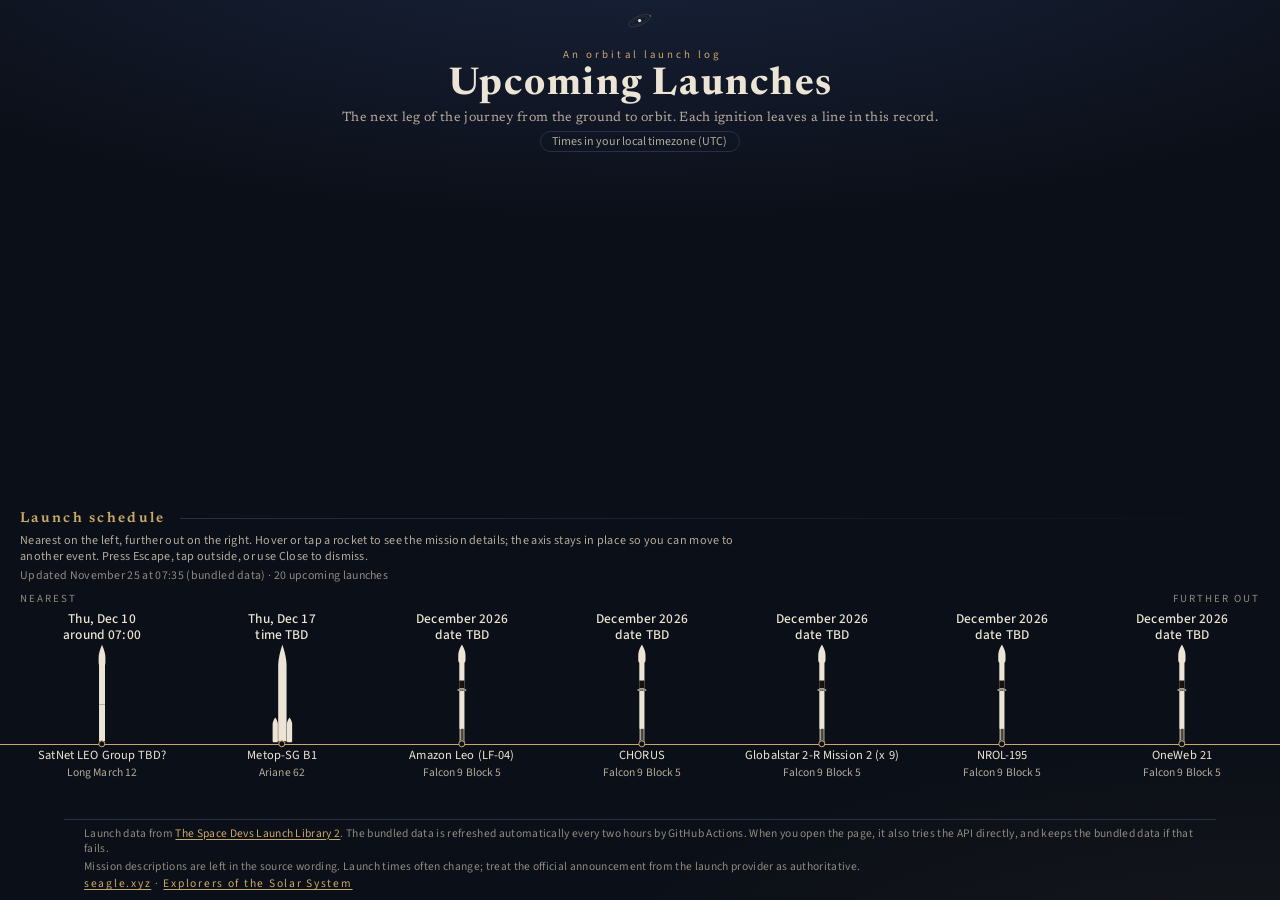
==== commit 4336f8aa: "Point the atlas at space.seagle.xyz. Keep /probes/ as a redirect, drop the local Horizons job, and s" ====
--- a/index.html
+++ b/index.html
@@ -61,7 +61,7 @@
       The bundled data is refreshed automatically every two hours by GitHub Actions. When you open the page, it also tries the API directly, and keeps the bundled data if that fails.
     </p>
     <p>Mission descriptions are left in the source wording. Launch times often change; treat the official announcement from the launch provider as authoritative.</p>
-    <p class="small"><a href="https://seagle.xyz">seagle.xyz</a> · <a href="probes/">Explorers of the Solar System</a></p>
+    <p class="small"><a href="https://seagle.xyz">seagle.xyz</a> · <a href="https://space.seagle.xyz/probes/">Explorers of the Solar System</a></p>
   </footer>
 
   <script src="app.js" defer></script>
